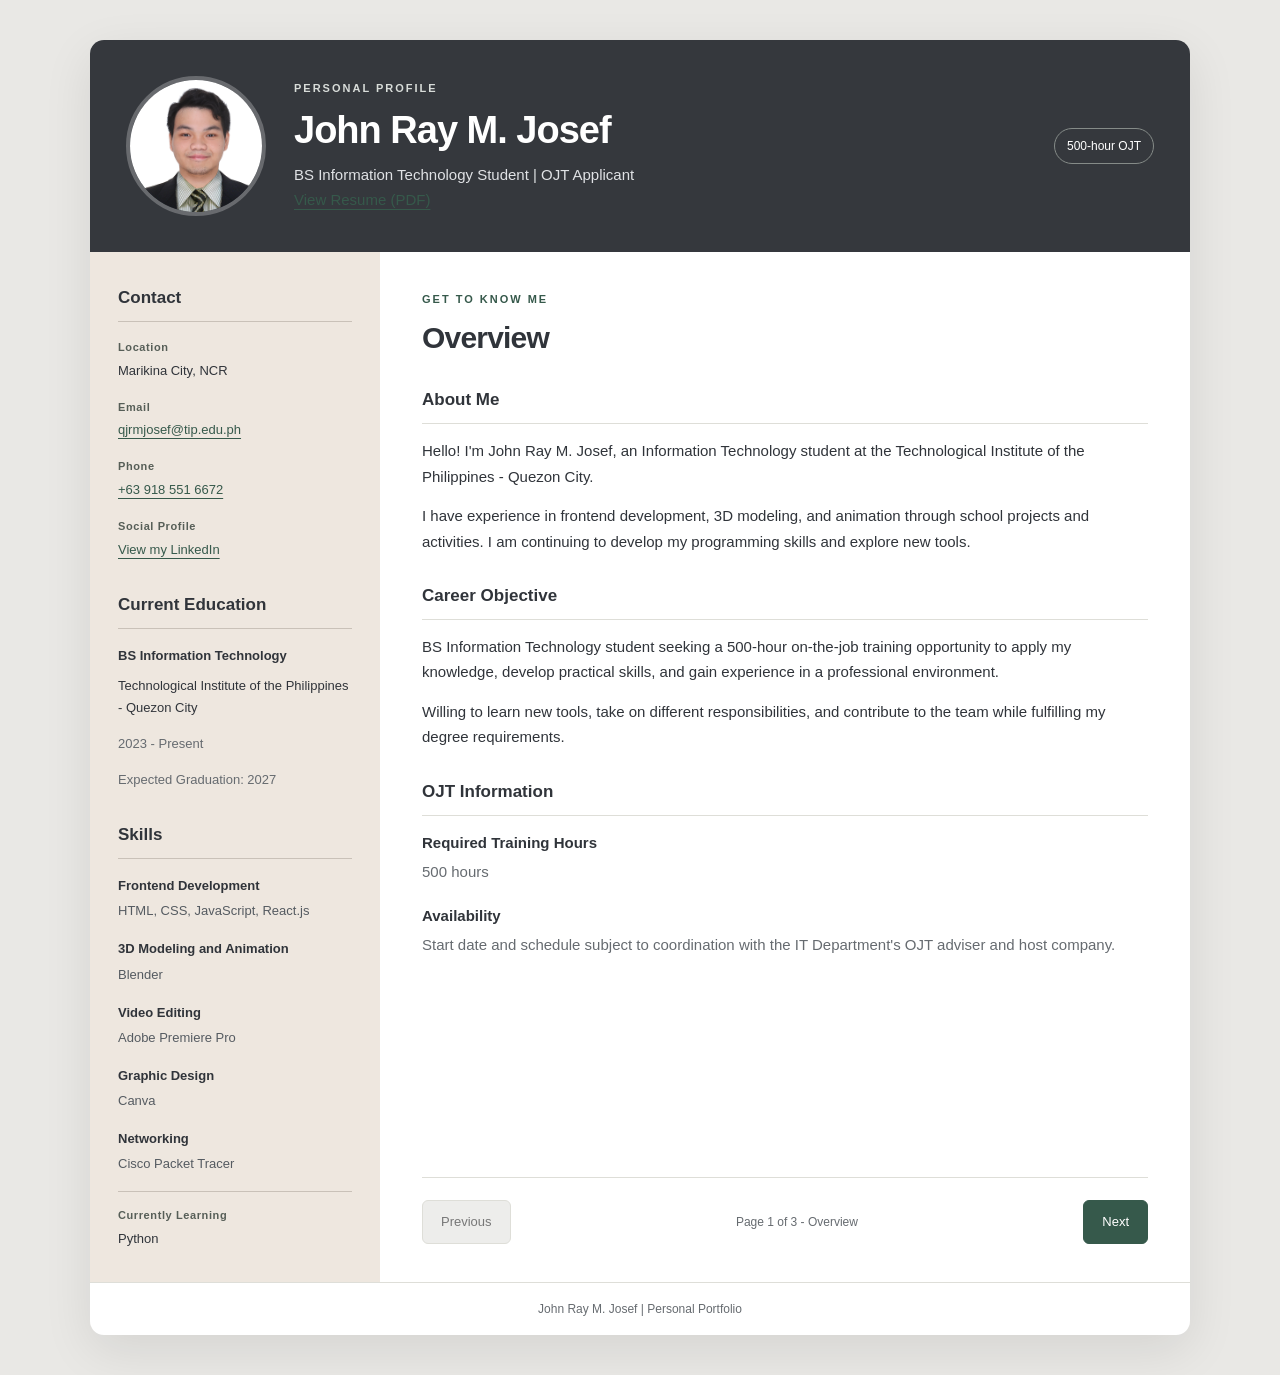
==== index.html @ 464d6863 "Rename profile.html to index.html" ====
<!DOCTYPE html>
<html lang="en">
<head>
    <meta charset="UTF-8">
    <meta name="viewport"
          content="width=device-width, initial-scale=1.0">

    <title>John Ray Josef | Portfolio</title>

    <link rel="stylesheet" href="style.css">
    <script src="script.js" defer></script>
</head>

<body>
    <div class="portfolio">

        <!-- PROFILE HEADER -->
        <header class="profile-header">
            <img
                src="images/ID Pic.jpg"
                alt="John Ray M. Josef"
                class="profile-photo"
                width="140"
                height="140"
            >

            <div class="profile-intro">
                <p class="eyebrow">PERSONAL PROFILE</p>
                <h1>John Ray M. Josef</h1>
                <p class="subtitle">
                    BS Information Technology Student | OJT Applicant
                </p>
                <a
    href="files/John-Ray-Josef-Resume.pdf"
    target="_blank"
    rel="noopener"
    class="resume-link"
>
    View Resume (PDF)
</a>
            </div>

            <span class="ojt-badge">500-hour OJT</span>
        </header>

        <div class="portfolio-layout">

            <!-- SHARED LEFT COLUMN -->
            <aside class="sidebar">

                <section class="sidebar-section">
                    <h2>Contact</h2>

                    <p class="contact-item">
                        <span class="detail-label">Location</span>
                        Marikina City, NCR
                    </p>

                    <p class="contact-item">
                        <span class="detail-label">Email</span>
                        <a href="mailto:qjrmjosef@tip.edu.ph">
                            qjrmjosef@tip.edu.ph
                        </a>
                    </p>

                    <p class="contact-item">
                        <span class="detail-label">Phone</span>
                        <a href="tel:+639185516672">
                            +63 918 551 6672
                        </a>
                    </p>

                    <p class="contact-item">
                        <span class="detail-label">Social Profile</span>
                        <a href="https://www.linkedin.com/in/johnrayjosef">
                            View my LinkedIn
                        </a>
                    </p>
                </section>

                <section class="sidebar-section">
                    <h2>Current Education</h2>

                    <p class="education-title">
                        BS Information Technology
                    </p>

                    <p>
                        Technological Institute of the Philippines -
                        Quezon City
                    </p>

                    <p class="muted">2023 - Present</p>
                    <p class="muted">Expected Graduation: 2027</p>
                </section>

                <section class="sidebar-section">
                    <h2>Skills</h2>

                    <div class="skill-group">
                        <h3>Frontend Development</h3>
                        <p>HTML, CSS, JavaScript, React.js</p>
                    </div>

                    <div class="skill-group">
                        <h3>3D Modeling and Animation</h3>
                        <p>Blender</p>
                    </div>

                    <div class="skill-group">
                        <h3>Video Editing</h3>
                        <p>Adobe Premiere Pro</p>
                    </div>

                    <div class="skill-group">
                        <h3>Graphic Design</h3>
                        <p>Canva</p>
                    </div>

                    <div class="skill-group">
                        <h3>Networking</h3>
                        <p>Cisco Packet Tracer</p>
                    </div>

                    <div class="learning-note">
                        <span class="detail-label">
                            Currently Learning
                        </span>
                        Python
                    </div>
                </section>

            </aside>

            <!-- RIGHT COLUMN -->
            <main class="main-content">

                <!-- PAGE 1 -->
                <section class="page" aria-labelledby="overview-title">
                    <p class="eyebrow">GET TO KNOW ME</p>

                    <h2 id="overview-title"
                        class="page-title"
                        tabindex="-1">
                        Overview
                    </h2>

                    <section class="content-section">
                        <h3>About Me</h3>

                        <p>
                            Hello! I'm John Ray M. Josef, an Information
                            Technology student at the Technological
                            Institute of the Philippines - Quezon City.
                        </p>

                        <p>
                            I have experience in frontend development,
                            3D modeling, and animation through school
                            projects and activities. I am continuing
                            to develop my programming skills and
                            explore new tools.
                        </p>
                    </section>

                    <section class="content-section">
                        <h3>Career Objective</h3>

                        <p>
                            BS Information Technology student seeking
                            a 500-hour on-the-job training opportunity
                            to apply my knowledge, develop practical
                            skills, and gain experience in a professional
                            environment.
                        </p>

                        <p>
                            Willing to learn new tools, take on
                            different responsibilities, and contribute
                            to the team while fulfilling my degree
                            requirements.
                        </p>
                    </section>

                    <section class="content-section">
                        <h3>OJT Information</h3>

                        <dl class="information-list">
                            <div>
                                <dt>Required Training Hours</dt>
                                <dd>500 hours</dd>
                            </div>

                            <div>
                                <dt>Availability</dt>
                                <dd>
                                    Start date and schedule subject to
                                    coordination with the IT Department's
                                    OJT adviser and host company.
                                </dd>
                            </div>
                        </dl>
                    </section>
                </section>

                <!-- PAGE 2 -->
                <section class="page"
                         aria-labelledby="experience-title">

                    <p class="eyebrow">CREATIVE WORK AND LEADERSHIP</p>

                    <h2 id="experience-title"
                        class="page-title"
                        tabindex="-1">
                        Experience
                    </h2>

                    <article class="entry">
                        <p class="entry-category">RELEVANT EXPERIENCE</p>

                        <h3>3D Modeller and Animator</h3>
                        <p class="entry-organization">TIP Araw</p>

                        <p class="entry-meta">
                            Technological Institute of the Philippines -
                            Quezon City | 2025 - 2026
                        </p>

                        <ul>
                            <li>
                                Created a 3D medal model and its
                                animation using Blender.
                            </li>

                            <li>
                                Prepared the model and animation for
                                use in the student recognition ceremony's
                                opening video and stadium presentation.
                            </li>
                        </ul>
                    </article>

                    <article class="entry">
                        <p class="entry-category">
                            LEADERSHIP AND ORGANIZATION
                        </p>

                        <h3>Head of Logistics</h3>

                        <p class="entry-organization">
                            Association for Computing Machinery -
                            TIP Quezon City Student Chapter
                        </p>

                        <p class="entry-meta">2025 - 2026</p>

                        <ul>
                            <li>
                                Handled orders for event materials,
                                including pins, stickers, tarpaulins,
                                and printed materials.
                            </li>

                            <li>
                                Managed the inventory of organization
                                materials and supplies.
                            </li>

                            <li>
                                Submitted required files and documents
                                to the appropriate school personnel.
                            </li>

                            <li>
                                Participated in event planning,
                                including program flow and
                                logistical arrangements.
                            </li>
                        </ul>
                    </article>
                </section>

                <!-- PAGE 3 -->
                <section class="page"
                         aria-labelledby="projects-title">

                    <p class="eyebrow">SELECTED WORK AND RECOGNITION</p>

                    <h2 id="projects-title"
                        class="page-title"
                        tabindex="-1">
                        Projects and Achievements
                    </h2>

                    <article class="entry">
                        <h3>INVENTRAK</h3>

                        <p class="entry-organization">
                            Inventory System Capstone Project
                        </p>

                        <p class="entry-meta">
                            Frontend Developer -
                            Customer/Client Mobile Application
                            | 2026 - Present
                        </p>

                        <p>
                            A QR-enabled web and mobile inventory
                            system project for Sylver Restaurant
                            and Coffee Supplies.
                        </p>

                        <ul>
                            <li>
                                Developed frontend modules, including
                                customer-facing screens, interface
                                layouts, and navigation.
                            </li>

                            <li>
                                Contributed to interfaces supporting
                                product browsing and ordering/inquiry
                                workflows.
                            </li>
                        </ul>
                    </article>

                    <article class="entry">
                        <h3>Business Network Design and Configuration</h3>

                        <p class="entry-meta">
                            Cisco Packet Tracer | 2026
                        </p>

                        <ul>
                            <li>
                                Configured VLANs, trunk and access
                                ports, router subinterfaces,
                                and DHCP pools.
                            </li>

                            <li>
                                Checked IP addressing and tested
                                connectivity using ping commands.
                            </li>

                            <li>
                                Troubleshot configuration issues
                                affecting network communication.
                            </li>
                        </ul>
                    </article>

                    <section class="content-section">
                        <h3>Academic Achievements</h3>

                        <ul class="achievement-list">
                            <li>
                                <strong>Dean's Lister</strong>
                                <span>
                                    TIP - Quezon City |
                                    Second Year, First Semester |
                                    AY 2024 - 2025
                                </span>
                            </li>

                            <li>
                                <strong>Merit Awardee - Grade 12</strong>
                                <span>
                                    APEC Schools - Marikina Heights |
                                    AY 2022 - 2023
                                </span>
                            </li>

                            <li>
                                <strong>Merit Awardee - Grade 10</strong>
                                <span>
                                    APEC Schools - Marikina Heights |
                                    AY 2020 - 2021
                                </span>
                            </li>
                        </ul>
                    </section>

                    <section class="content-section">
                        <h3>Previous Education</h3>

                        <p>
                            <strong>Senior High School - STEM</strong>
                            <br>
                            APEC Schools - Marikina Heights
                            <br>
                            <span class="muted">2021 - 2023</span>
                        </p>
                    </section>
                </section>

                <!-- JavaScript reveals these controls -->
                <nav class="page-navigation"
                     aria-label="Profile pages"
                     hidden>

                    <button id="previous-button" type="button">
                        Previous
                    </button>

                    <span id="page-status"
                          role="status"
                          aria-live="polite"
                          aria-atomic="true">
                    </span>

                    <button id="next-button" type="button">
                        Next
                    </button>
                </nav>

            </main>
        </div>

        <footer class="site-footer">
            <p>John Ray M. Josef | Personal Portfolio</p>
        </footer>

    </div>
</body>
</html>
---- style.css ----
/* =========================
   BASIC SETTINGS
   ========================= */

* {
    box-sizing: border-box;
}

:root {
    --background: #e9e8e5;
    --paper: #ffffff;
    --header: #35383d;
    --sidebar: #eee7df;
    --text: #30343a;
    --muted: #666b70;
    --accent: #36594b;
    --border: #deded8;
}

body {
    margin: 0;
    padding: 40px 20px;
    background-color: var(--background);
    color: var(--text);
    font-family: Arial, Helvetica, sans-serif;
    font-size: 15px;
    line-height: 1.7;
}

h1,
h2,
h3,
p {
    margin-top: 0;
}

p {
    margin-bottom: 14px;
}

a {
    color: var(--accent);
    text-underline-offset: 4px;
    overflow-wrap: anywhere;
}

a:hover {
    text-decoration-thickness: 2px;
}

button,
a {
    -webkit-tap-highlight-color: transparent;
}

button:focus-visible,
a:focus-visible {
    outline: 3px solid #b57523;
    outline-offset: 4px;
}

/* Keep hidden content hidden */
[hidden] {
    display: none !important;
}

/* =========================
   MAIN CONTAINER
   ========================= */

.portfolio {
    max-width: 1100px;
    margin: 0 auto;
    background-color: var(--paper);
    border-radius: 14px;
    overflow: hidden;
    box-shadow: 0 15px 50px rgb(0 0 0 / 9%);
}

/* =========================
   HEADER
   ========================= */

.profile-header {
    display: flex;
    align-items: center;
    gap: 28px;
    padding: 36px;
    background-color: var(--header);
    color: white;
}

.profile-photo {
    flex-shrink: 0;
    width: 140px;
    height: 140px;
    border: 4px solid rgb(255 255 255 / 25%);
    border-radius: 50%;
    object-fit: cover;
    object-position: center top;
}

.profile-intro {
    min-width: 0;
}

.profile-header h1 {
    margin-bottom: 8px;
    font-size: clamp(26px, 4vw, 38px);
    line-height: 1.2;
    letter-spacing: -1px;
}

.eyebrow {
    margin-bottom: 10px;
    font-size: 11px;
    font-weight: bold;
    letter-spacing: 2px;
}

.profile-header .eyebrow {
    color: #d8dcd9;
}

.subtitle {
    margin-bottom: 0;
    color: #e0e2e5;
}

.ojt-badge {
    margin-left: auto;
    padding: 7px 12px;
    border: 1px solid #858b88;
    border-radius: 20px;
    font-size: 12px;
    white-space: nowrap;
}

/* =========================
   TWO-COLUMN LAYOUT
   ========================= */

.portfolio-layout {
    display: grid;
    grid-template-columns: 290px minmax(0, 1fr);
}

.sidebar {
    padding: 32px 28px;
    background-color: var(--sidebar);
}

.main-content {
    display: flex;
    flex-direction: column;
    min-width: 0;
    padding: 38px 42px;
}

/* =========================
   SIDEBAR
   ========================= */

.sidebar-section {
    margin-bottom: 30px;
}

.sidebar-section:last-child {
    margin-bottom: 0;
}

.sidebar h2 {
    margin-bottom: 16px;
    padding-bottom: 8px;
    border-bottom: 1px solid #c9c1b8;
    font-size: 17px;
}

.sidebar p {
    font-size: 13px;
}

.contact-item {
    margin-bottom: 16px;
}

.detail-label {
    display: block;
    margin-bottom: 3px;
    color: #565e57;
    font-size: 11px;
    font-weight: bold;
    letter-spacing: 0.6px;
}

.education-title {
    margin-bottom: 8px;
    font-weight: bold;
}

.muted {
    color: var(--muted);
}

.skill-group {
    margin-bottom: 16px;
}

.skill-group h3 {
    margin-bottom: 3px;
    font-size: 13px;
}

.skill-group p {
    margin-bottom: 0;
    color: #555b61;
}

.learning-note {
    padding-top: 14px;
    border-top: 1px solid #c9c1b8;
    font-size: 13px;
}

/* =========================
   CONTENT PAGES
   ========================= */

.main-content > .page {
    margin-bottom: 30px;
}

.main-content .eyebrow {
    color: var(--accent);
}

.page-title {
    margin-bottom: 30px;
    font-size: 30px;
    line-height: 1.25;
    letter-spacing: -0.8px;
}

.page-title:focus {
    outline: none;
}

.content-section {
    margin-bottom: 28px;
}

.content-section h3 {
    margin-bottom: 14px;
    padding-bottom: 8px;
    border-bottom: 1px solid var(--border);
    font-size: 17px;
}

/* =========================
   EXPERIENCE AND PROJECTS
   ========================= */

.entry {
    margin-bottom: 28px;
    padding-bottom: 24px;
    border-bottom: 1px solid var(--border);
}

.entry h3 {
    margin-bottom: 5px;
    font-size: 20px;
    line-height: 1.4;
}

.entry-category {
    margin-bottom: 10px;
    color: var(--accent);
    font-size: 10px;
    font-weight: bold;
    letter-spacing: 1.4px;
}

.entry-organization {
    margin-bottom: 5px;
    font-weight: bold;
}

.entry-meta {
    margin-bottom: 15px;
    color: var(--muted);
    font-size: 12px;
}

ul {
    padding-left: 20px;
}

li {
    margin-bottom: 8px;
}

.achievement-list {
    list-style: none;
    padding-left: 0;
}

.achievement-list li {
    margin-bottom: 18px;
}

.achievement-list strong,
.achievement-list span {
    display: block;
}

.achievement-list span {
    margin-top: 3px;
    color: var(--muted);
    font-size: 12px;
}

.information-list {
    margin: 0;
}

.information-list > div {
    margin-bottom: 18px;
}

.information-list dt {
    margin-bottom: 4px;
    font-weight: bold;
}

.information-list dd {
    margin: 0;
    color: var(--muted);
}

/* =========================
   PAGE NAVIGATION
   ========================= */

.page-navigation {
    display: flex;
    align-items: center;
    justify-content: space-between;
    gap: 12px;
    margin-top: auto;
    padding-top: 22px;
    border-top: 1px solid var(--border);
}

.page-navigation button {
    padding: 10px 18px;
    border: 1px solid var(--accent);
    border-radius: 6px;
    background-color: var(--accent);
    color: white;
    font: inherit;
    font-size: 13px;
    cursor: pointer;
    transition: background-color 0.2s, transform 0.2s;
}

.page-navigation button:hover:not(:disabled) {
    background-color: #284437;
    transform: translateY(-2px);
}

.page-navigation button:disabled {
    border-color: #deded8;
    background-color: #ededeb;
    color: #777777;
    cursor: default;
}

#page-status {
    color: var(--muted);
    font-size: 12px;
    text-align: center;
}

/* =========================
   FOOTER AND ANIMATION
   ========================= */

.site-footer {
    padding: 16px 25px;
    border-top: 1px solid var(--border);
    text-align: center;
}

.site-footer p {
    margin: 0;
    color: var(--muted);
    font-size: 12px;
}

.page-enter {
    animation: page-appear 0.3s ease-out;
}

@keyframes page-appear {
    from {
        opacity: 0;
        transform: translateY(8px);
    }

    to {
        opacity: 1;
        transform: translateY(0);
    }
}

/* =========================
   TABLETS AND PHONES
   ========================= */

@media (max-width: 850px) {
    .profile-header {
        flex-wrap: wrap;
    }

    .ojt-badge {
        margin-left: 0;
    }

    .portfolio-layout {
        grid-template-columns: 240px minmax(0, 1fr);
    }

    .main-content {
        padding: 30px;
    }
}

@media (max-width: 650px) {
    body {
        padding: 0;
    }

    .portfolio {
        border-radius: 0;
        box-shadow: none;
    }

    .profile-header {
        flex-direction: column;
        padding: 30px 22px;
        text-align: center;
    }

    .portfolio-layout {
        grid-template-columns: 1fr;
    }

    .sidebar,
    .main-content {
        padding: 28px 22px;
    }

    .page-title {
        font-size: 27px;
    }
}

/* Respect users who prefer less motion */
@media (prefers-reduced-motion: reduce) {
    .page-enter {
        animation: none;
    }

    .page-navigation button {
        transition: none;
    }
}

/* Print all content, including other pages */
@media print {
    body {
        padding: 0;
        background-color: white;
        font-size: 11px;
    }

    .portfolio {
        max-width: none;
        border-radius: 0;
        box-shadow: none;
    }

    .profile-header {
        background-color: white;
        color: black;
        padding: 0 0 20px;
    }

    .profile-header .eyebrow,
    .subtitle {
        color: #333333;
    }

    .portfolio-layout {
        display: block;
    }

    .sidebar,
    .main-content {
        padding: 15px 0;
        background-color: white;
    }

    .page[hidden] {
        display: block !important;
    }

    .page-navigation,
    .site-footer,
    .ojt-badge {
        display: none !important;
    }

    .page-enter {
        animation: none;
    }

    h2,
    h3 {
        break-after: avoid;
    }

    @page {
        size: A4;
        margin: 15mm;
    }

    .resume-link {
    display: inline-block;
    margin-top: 16px;
    padding: 10px 18px;
    border: 1px solid white;
    border-radius: 6px;
    color: white;
    text-decoration: none;
}

.resume-link:hover {
    background-color: white;
    color: #35383d;
}

.resume-link:focus-visible {
    outline: 3px solid white;
    outline-offset: 4px;
}
}
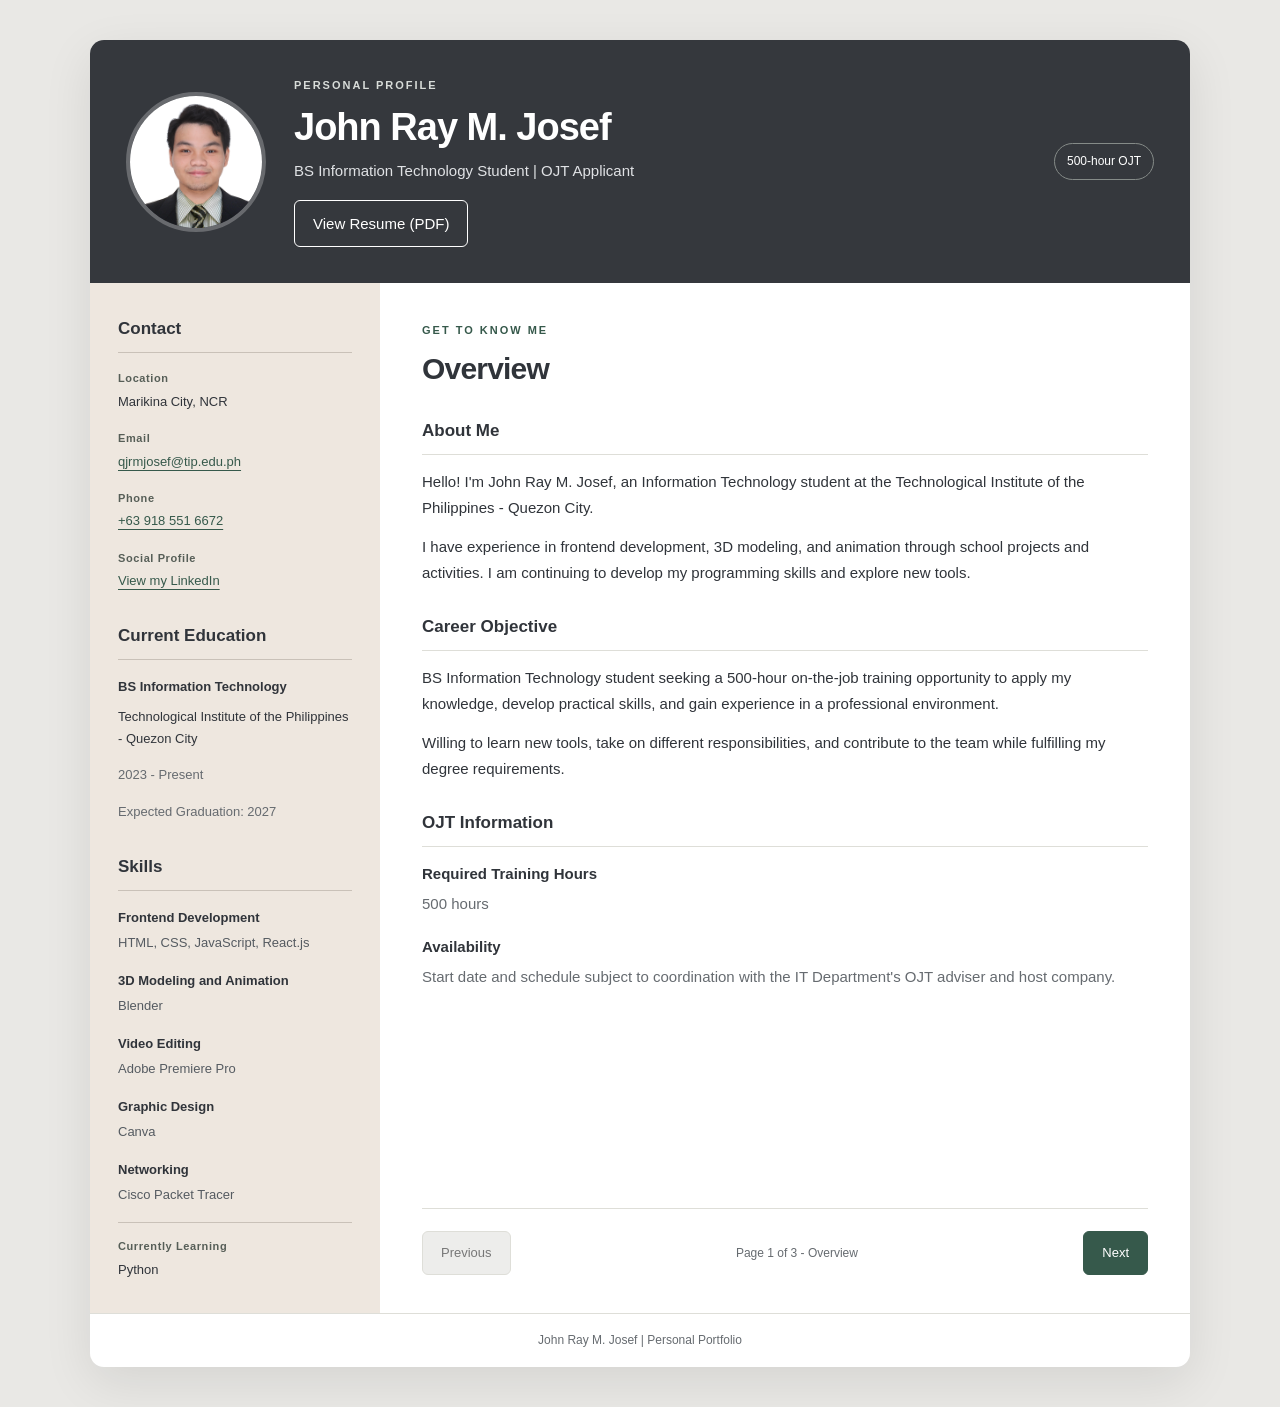
==== commit b586d44d: "Add files via upload Updated the Link of the Resume" ====
--- a/index.html
+++ b/index.html
@@ -30,14 +30,7 @@
                 <p class="subtitle">
                     BS Information Technology Student | OJT Applicant
                 </p>
-                <a
-    href="files/John-Ray-Josef-Resume.pdf"
-    target="_blank"
-    rel="noopener"
-    class="resume-link"
->
-    View Resume (PDF)
-</a>
+                <a class="resume-link" href="files/John-Ray-Josef-Resume.pdf" target="_blank" rel="noopener" class="resume-link"> View Resume (PDF)</a>
             </div>
 
             <span class="ojt-badge">500-hour OJT</span>
@@ -425,4 +418,4 @@
 
     </div>
 </body>
-</html>
+</html>
--- a/style.css
+++ b/style.css
@@ -534,8 +534,9 @@
         size: A4;
         margin: 15mm;
     }
-
-    .resume-link {
+}
+
+.profile-header .resume-link {
     display: inline-block;
     margin-top: 16px;
     padding: 10px 18px;
@@ -545,13 +546,12 @@
     text-decoration: none;
 }
 
-.resume-link:hover {
+.profile-header .resume-link:hover {
     background-color: white;
     color: #35383d;
 }
 
-.resume-link:focus-visible {
+.profile-header .resume-link:focus-visible {
     outline: 3px solid white;
     outline-offset: 4px;
-}
 }
